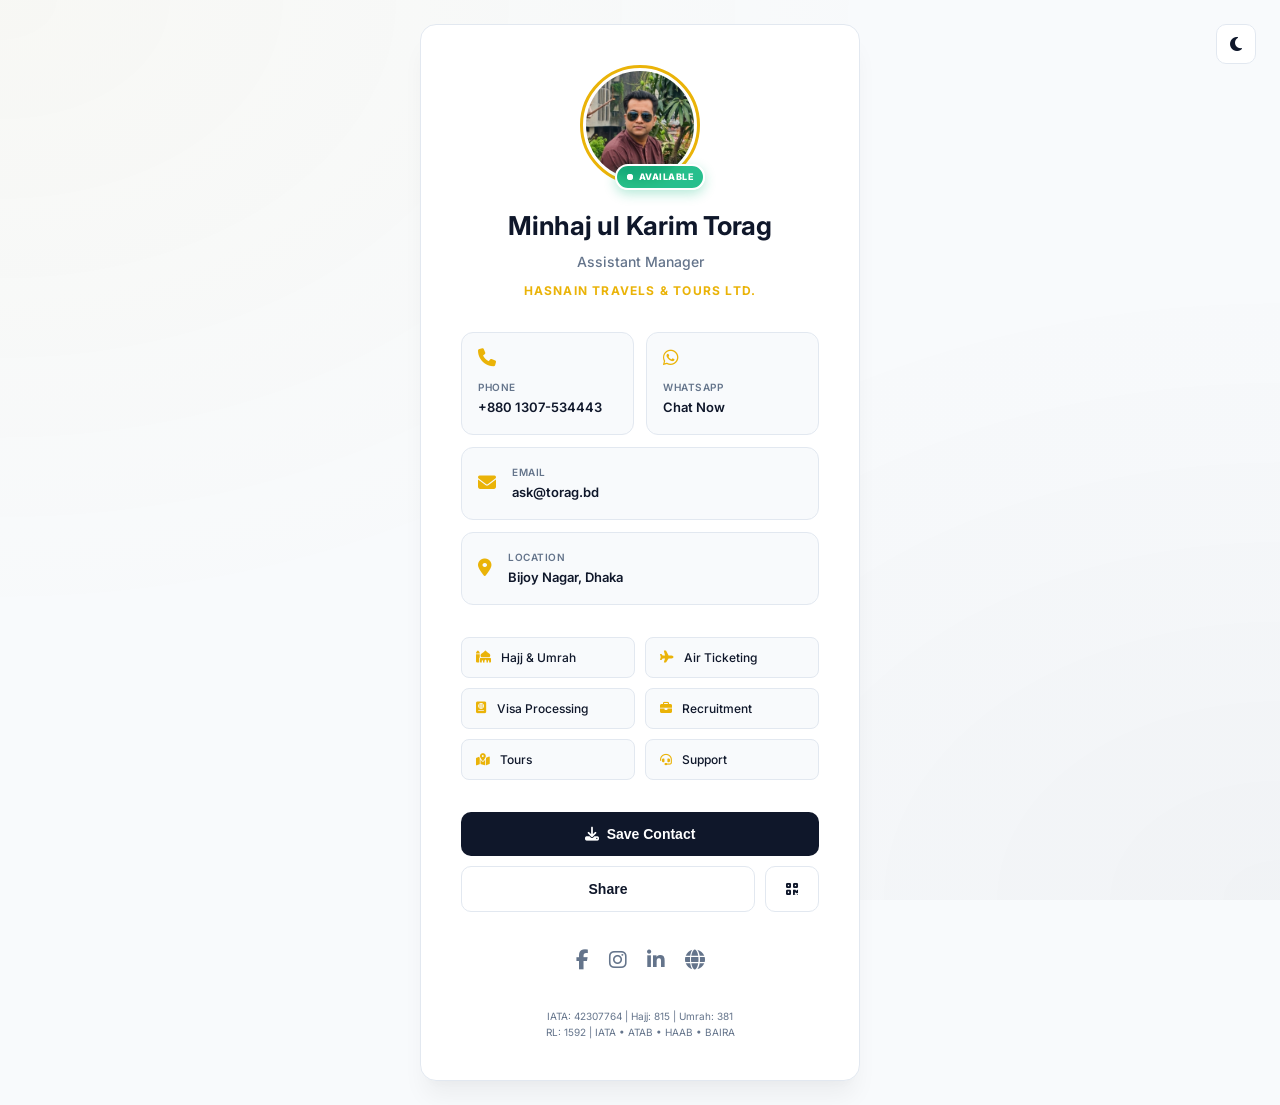
==== index.html @ e0099144 "Update primary phone number to +8801307534443" ====
<!DOCTYPE html>
<html lang="en">
<head>
    <meta charset="UTF-8">
    <meta name="viewport" content="width=device-width, initial-scale=1.0">
    <title>Torag | Digital Business Card</title>
    
    <!-- SEO & Meta -->
    <meta name="theme-color" content="#0a0a0a">
    <meta name="description" content="Minhaj ul Karim Torag - Assistant Manager at Hasnain Travels & Tours Ltd.">
    
    <!-- Icons & Style -->
    <link rel="stylesheet" href="https://cdnjs.cloudflare.com/ajax/libs/font-awesome/6.5.1/css/all.min.css">
    <link rel="icon" type="image/png" href="Favicon.png">
    <link rel="apple-touch-icon" href="Torag.jpg">
    <link rel="stylesheet" href="style.css">
</head>
<body>

    <!-- Background Layers -->
    <div class="bg-canvas"></div>

    <div class="theme-toggle" onclick="toggleTheme()" title="Toggle Theme">
        <i class="fas fa-moon" id="themeIcon"></i>
    </div>

    <main class="card-wrapper">
        <div class="vcard" id="mainCard">
            
            <!-- Profile Section -->
            <header class="profile-section">
                <div class="avatar-container">
                    <img src="Torag.jpg" alt="Minhaj ul Karim Torag" class="avatar-img">
                    <div class="status-badge">
                        <span class="pulse"></span>
                        Available
                    </div>
                </div>
                <h1 class="name">Minhaj ul Karim Torag</h1>
                <p class="title-badge">Assistant Manager</p>
                <p class="company-name">Hasnain Travels & Tours Ltd.</p>
            </header>

            <!-- Contact Bento Grid -->
            <div class="contact-bento">
                <a href="tel:+8801307534443" class="bento-item">
                    <i class="fas fa-phone"></i>
                    <div class="bento-label">Phone</div>
                    <div class="bento-value">+880 1307-534443</div>
                </a>
                <a href="https://wa.me/8801307534443" class="bento-item">
                    <i class="fab fa-whatsapp"></i>
                    <div class="bento-label">WhatsApp</div>
                    <div class="bento-value">Chat Now</div>
                </a>
                <a href="mailto:ask@torag.bd" class="bento-item large">
                    <i class="fas fa-envelope"></i>
                    <div>
                        <div class="bento-label">Email</div>
                        <div class="bento-value">ask@torag.bd</div>
                    </div>
                </a>
                <a href="https://www.google.com/maps/search/?api=1&query=Hasnain+Travels+%26+Tours+Ltd+Al+Razi+Complex+Bijoy+Nagar+Dhaka" target="_blank" class="bento-item large">
                    <i class="fas fa-location-dot"></i>
                    <div>
                        <div class="bento-label">Location</div>
                        <div class="bento-value">Bijoy Nagar, Dhaka</div>
                    </div>
                </a>
            </div>

            <!-- Services -->
            <div class="services-grid">
                <a href="https://wa.me/8801307534443?text=Hi,%20I'm%20interested%20in%20Hajj%20%26%20Umrah%20services." target="_blank" class="service-chip"><i class="fas fa-mosque"></i> Hajj & Umrah</a>
                <a href="https://wa.me/8801307534443?text=Hi,%20I'd%20like%20to%20book%20Air%20Tickets." target="_blank" class="service-chip"><i class="fas fa-plane"></i> Air Ticketing</a>
                <a href="https://wa.me/8801307534443?text=Hi,%20I%20need%20Visa%20Processing%20assistance." target="_blank" class="service-chip"><i class="fas fa-passport"></i> Visa Processing</a>
                <a href="https://wa.me/8801307534443?text=Hi,%20I'm%20interested%20in%20Recruitment%20services." target="_blank" class="service-chip"><i class="fas fa-briefcase"></i> Recruitment</a>
                <a href="https://wa.me/8801307534443?text=Hi,%20tell%20me%20about%20your%20Tours." target="_blank" class="service-chip"><i class="fas fa-map-location-dot"></i> Tours</a>
                <a href="https://wa.me/8801307534443?text=Hi,%20I%20need%20Support." target="_blank" class="service-chip"><i class="fas fa-headset"></i> Support</a>
            </div>

            <!-- Action Buttons -->
            <div class="actions">
                <button class="primary-btn" onclick="downloadVCF()">
                    <i class="fas fa-download"></i> Save Contact
                </button>
                <div class="btn-group">
                    <button class="secondary-btn" onclick="shareCard()">Share</button>
                    <button class="secondary-btn" onclick="openQR()"><i class="fas fa-qrcode"></i></button>
                </div>
            </div>

            <!-- Social Links -->
            <div class="social-floating">
                <a href="https://facebook.com/torag.me" target="_blank" class="social-icon"><i class="fab fa-facebook-f"></i></a>
                <a href="https://instagram.com/mr.torag" target="_blank" class="social-icon"><i class="fab fa-instagram"></i></a>
                <a href="https://linkedin.com/in/torag" target="_blank" class="social-icon"><i class="fab fa-linkedin-in"></i></a>
                <a href="https://torag.bd/" target="_blank" class="social-icon"><i class="fas fa-globe"></i></a>
            </div>

            <!-- License & Footer -->
            <footer class="footer-license">
                IATA: 42307764 | Hajj: 815 | Umrah: 381<br>
                RL: 1592 | IATA • ATAB • HAAB • BAIRA
            </footer>

        </div>
    </main>

    <!-- QR Modal -->
    <div class="modal" id="qrModal" onclick="closeQR(event)">
        <div class="modal-content" onclick="event.stopPropagation()">
            <button class="close-btn" onclick="closeQR(event)">&times;</button>
            <div class="modal-header">
                <i class="fas fa-qrcode"></i>
                <h2>Share Profile</h2>
            </div>
            <div class="qr-container">
                <img src="QR.svg" alt="QR Code">
            </div>
            <p class="modal-desc">Others can scan this code to instantly view your digital business card.</p>
            <a href="QR.svg" download="Torag_QR.svg" class="secondary-btn" style="text-decoration: none; margin-top: 10px; display: inline-flex; align-items: center; justify-content: center; gap: 8px;">
                <i class="fas fa-download"></i> Download QR
            </a>
        </div>
    </div>

    <script>
        // Theme Toggle
        function toggleTheme() {
            document.body.classList.toggle('dark-mode');
            const icon = document.getElementById('themeIcon');
            if (document.body.classList.contains('dark-mode')) {
                icon.classList.replace('fa-moon', 'fa-sun');
                localStorage.setItem('theme', 'dark');
            } else {
                icon.classList.replace('fa-sun', 'fa-moon');
                localStorage.setItem('theme', 'light');
            }
        }

        // Load saved theme
        if (localStorage.getItem('theme') === 'dark') {
            toggleTheme();
        }

        // QR Code Modal
        function openQR() {
            document.getElementById('qrModal').classList.add('active');
        }

        function closeQR(e) {
            document.getElementById('qrModal').classList.remove('active');
        }

        // VCard Download
        function downloadVCF() {
            const vcard = `BEGIN:VCARD
VERSION:3.0
FN:Minhaj ul Karim Torag
N:Torag;Minhaj ul Karim;;;
ORG:Hasnain Travels & Tours Ltd.
TITLE:Assistant Manager
TEL;TYPE=CELL:+8801307534443
EMAIL:ask@torag.bd
ADR;TYPE=WORK:;;Al Razi Complex, Bijoy Nagar;Dhaka;1000;Bangladesh
URL:https://torag.bd
END:VCARD`;
            const blob = new Blob([vcard], { type: "text/vcard" });
            const a = document.createElement("a");
            a.href = URL.createObjectURL(blob);
            a.download = "Torag_Contact.vcf";
            a.click();
        }

        // Copy Address
        function copyAddress() {
            navigator.clipboard.writeText("Al Razi Complex, Bijoy Nagar, Dhaka-1000, Bangladesh");
            alert("Address copied!");
        }

        // Share
        function shareCard() {
            if (navigator.share) {
                navigator.share({
                    title: 'Torag | Digital Business Card',
                    url: window.location.href
                });
            } else {
                navigator.clipboard.writeText(window.location.href);
                alert("Link copied!");
            }
        }
    </script>

</body>
</html>
---- style.css ----
/* 
    Corporate Luxury Digital Business Card
    Theme: Professional, Trustworthy & Elegant
*/

@import url('https://fonts.googleapis.com/css2?family=Inter:wght@300;400;500;600;700;800&display=swap');

:root {
    --primary: #0f172a;
    --primary-light: #1e293b;
    --accent: #eab308; /* Professional Gold */
    --accent-soft: rgba(234, 179, 8, 0.1);
    --bg-main: #f8fafc;
    --card-bg: #ffffff;
    --card-border: #e2e8f0;
    --text-main: #0f172a;
    --text-dim: #64748b;
    --radius: 16px;
    --transition: all 0.3s cubic-bezier(0.4, 0, 0.2, 1);
}

body.dark-mode {
    --bg-main: #020617;
    --card-bg: #0f172a;
    --card-border: #1e293b;
    --text-main: #f8fafc;
    --text-dim: #94a3b8;
}

* {
    margin: 0;
    padding: 0;
    box-sizing: border-box;
}

body {
    font-family: 'Inter', sans-serif;
    background-color: var(--bg-main);
    color: var(--text-main);
    min-height: 100vh;
    display: flex;
    justify-content: center;
    align-items: center;
    padding: 24px;
    line-height: 1.6;
    transition: background-color 0.5s ease;
}

/* Structured Background */
.bg-canvas {
    position: fixed;
    top: 0;
    left: 0;
    width: 100%;
    height: 100%;
    z-index: -1;
    background-image: 
        radial-gradient(at 0% 0%, rgba(234, 179, 8, 0.03) 0px, transparent 50%),
        radial-gradient(at 100% 100%, rgba(15, 23, 42, 0.03) 0px, transparent 50%);
}

/* Card Container */
.card-wrapper {
    width: 100%;
    max-width: 440px;
    animation: fadeIn 0.6s ease-out;
}

@keyframes fadeIn {
    from { opacity: 0; transform: translateY(10px); }
    to { opacity: 1; transform: translateY(0); }
}

.vcard {
    background: var(--card-bg);
    border: 1px solid var(--card-border);
    border-radius: var(--radius);
    padding: 40px;
    box-shadow: 0 20px 25px -5px rgba(0, 0, 0, 0.05), 0 10px 10px -5px rgba(0, 0, 0, 0.02);
    position: relative;
}

/* Profile Section */
.profile-section {
    text-align: center;
    margin-bottom: 32px;
}

.avatar-container {
    position: relative;
    width: 120px;
    height: 120px;
    margin: 0 auto 20px;
}

.avatar-img {
    width: 100%;
    height: 100%;
    object-fit: cover;
    border-radius: 50%;
    border: 3px solid var(--accent);
    padding: 3px;
    background: var(--card-bg);
}

.status-badge {
    position: absolute;
    bottom: -5px;
    right: -5px;
    background: rgba(16, 185, 129, 0.9);
    backdrop-filter: blur(4px);
    color: white;
    padding: 4px 10px;
    border-radius: 100px;
    font-size: 9px;
    font-weight: 800;
    text-transform: uppercase;
    letter-spacing: 0.5px;
    display: flex;
    align-items: center;
    gap: 6px;
    border: 2px solid var(--card-bg);
    box-shadow: 0 4px 12px rgba(16, 185, 129, 0.3);
}

.pulse {
    width: 6px;
    height: 6px;
    background: white;
    border-radius: 50%;
    position: relative;
}

.pulse::after {
    content: '';
    position: absolute;
    top: 0;
    left: 0;
    width: 100%;
    height: 100%;
    background: white;
    border-radius: 50%;
    animation: badgePulse 2s infinite;
}

@keyframes badgePulse {
    0% { transform: scale(1); opacity: 0.8; }
    100% { transform: scale(3); opacity: 0; }
}

.name {
    font-size: 26px;
    font-weight: 700;
    letter-spacing: -0.01em;
    margin-bottom: 4px;
    color: var(--text-main);
}

.title-badge {
    font-size: 14px;
    color: var(--text-dim);
    font-weight: 500;
    margin-bottom: 8px;
}

.company-name {
    font-size: 12px;
    color: var(--accent);
    font-weight: 700;
    text-transform: uppercase;
    letter-spacing: 0.1em;
}

/* Professional Bento Grid */
.contact-bento {
    display: grid;
    grid-template-columns: repeat(2, 1fr);
    gap: 12px;
    margin-bottom: 32px;
}

.bento-item {
    background: var(--bg-main);
    border: 1px solid var(--card-border);
    border-radius: 12px;
    padding: 16px;
    text-decoration: none;
    color: inherit;
    transition: var(--transition);
}

.bento-item:hover {
    border-color: var(--accent);
    background: var(--card-bg);
    transform: translateY(-2px);
    box-shadow: 0 4px 12px rgba(0,0,0,0.05);
}

.bento-item i {
    font-size: 18px;
    color: var(--accent);
    margin-bottom: 12px;
    display: block;
}

.bento-label {
    font-size: 10px;
    font-weight: 600;
    color: var(--text-dim);
    text-transform: uppercase;
    letter-spacing: 0.05em;
    margin-bottom: 2px;
}

.bento-value {
    font-size: 13px;
    font-weight: 600;
    white-space: nowrap;
    overflow: hidden;
    text-overflow: ellipsis;
}

.bento-item.large {
    grid-column: span 2;
    display: flex;
    align-items: center;
    gap: 16px;
}

.bento-item.large i {
    margin-bottom: 0;
}

/* Structured Services */
.services-grid {
    display: grid;
    grid-template-columns: repeat(2, 1fr);
    gap: 10px;
    margin-bottom: 32px;
}

.service-chip {
    padding: 10px 14px;
    background: var(--bg-main);
    border: 1px solid var(--card-border);
    border-radius: 8px;
    font-size: 12px;
    font-weight: 500;
    color: var(--text-main);
    display: flex;
    align-items: center;
    gap: 10px;
    text-decoration: none;
    transition: var(--transition);
}

.service-chip i {
    color: var(--accent);
}

.service-chip:hover {
    border-color: var(--accent);
    color: var(--accent);
}

/* Action Buttons */
.actions {
    display: flex;
    flex-direction: column;
    gap: 10px;
    margin-bottom: 32px;
}

.primary-btn {
    background: var(--primary);
    color: #ffffff;
}

body.dark-mode .primary-btn {
    background: var(--accent);
    color: #000000;
}

.primary-btn, .secondary-btn {
    width: 100%;
    padding: 14px;
    border-radius: 10px;
    font-weight: 600;
    font-size: 14px;
    cursor: pointer;
    border: none;
    transition: var(--transition);
    display: flex;
    align-items: center;
    justify-content: center;
    gap: 8px;
}

.primary-btn:hover {
    filter: brightness(1.1);
    transform: translateY(-2px);
}

.btn-group {
    display: flex;
    gap: 10px;
}

.secondary-btn {
    background: transparent;
    color: var(--text-main);
    border: 1px solid var(--card-border);
}

.secondary-btn:hover {
    background: var(--bg-main);
    border-color: var(--accent);
}

.secondary-btn:last-child {
    flex: 0 0 54px;
}

/* Social Links */
.social-floating {
    display: flex;
    justify-content: center;
    gap: 20px;
}

.social-icon {
    color: var(--text-dim);
    font-size: 20px;
    transition: var(--transition);
}

.social-icon:hover {
    color: var(--accent);
    transform: translateY(-3px);
}

/* Theme Toggle */
.theme-toggle {
    position: fixed;
    top: 24px;
    right: 24px;
    width: 40px;
    height: 40px;
    background: var(--card-bg);
    border: 1px solid var(--card-border);
    border-radius: 10px;
    display: flex;
    align-items: center;
    justify-content: center;
    cursor: pointer;
    z-index: 100;
}

/* Modal */
.modal {
    position: fixed;
    top: 0;
    left: 0;
    width: 100%;
    height: 100%;
    background: rgba(15, 23, 42, 0.8);
    backdrop-filter: blur(8px);
    display: flex;
    align-items: center;
    justify-content: center;
    z-index: 1000;
    opacity: 0;
    pointer-events: none;
    transition: var(--transition);
}

.modal.active {
    opacity: 1;
    pointer-events: auto;
}

.modal-content {
    background: var(--card-bg);
    backdrop-filter: blur(20px);
    -webkit-backdrop-filter: blur(20px);
    border: 1px solid var(--card-border);
    padding: 32px;
    border-radius: 28px;
    text-align: center;
    width: 100%;
    max-width: 340px;
    color: var(--text-main);
    transform: scale(0.9);
    transition: var(--transition);
}

body.light-mode .modal-content {
    background: #ffffff;
}

.modal.active .modal-content {
    transform: scale(1);
}

.modal-header {
    margin-bottom: 24px;
}

.modal-header i {
    font-size: 24px;
    color: var(--accent);
    margin-bottom: 12px;
}

.modal-header h2 {
    font-size: 20px;
    font-weight: 700;
}

.qr-container {
    background: #ffffff;
    padding: 20px;
    border-radius: 20px;
    margin: 0 auto 24px;
    width: fit-content;
    box-shadow: 0 10px 30px rgba(0,0,0,0.1);
}

.qr-container img {
    width: 180px;
    height: 180px;
    display: block;
}

.modal-desc {
    font-size: 12px;
    color: var(--text-dim);
    margin-bottom: 24px;
    line-height: 1.6;
}

.close-btn {
    position: absolute;
    top: 20px;
    right: 20px;
    background: none;
    border: none;
    font-size: 24px;
    cursor: pointer;
    color: var(--text-dim);
    transition: var(--transition);
}

.close-btn:hover {
    color: var(--accent);
}

/* Footer */
.footer-license {
    margin-top: 32px;
    text-align: center;
    font-size: 10px;
    color: var(--text-dim);
    line-height: 1.6;
}

.cursor-glow { display: none; } /* Disabled for professional look */
.bg-canvas .orb { display: none; } /* Disabled for professional look */
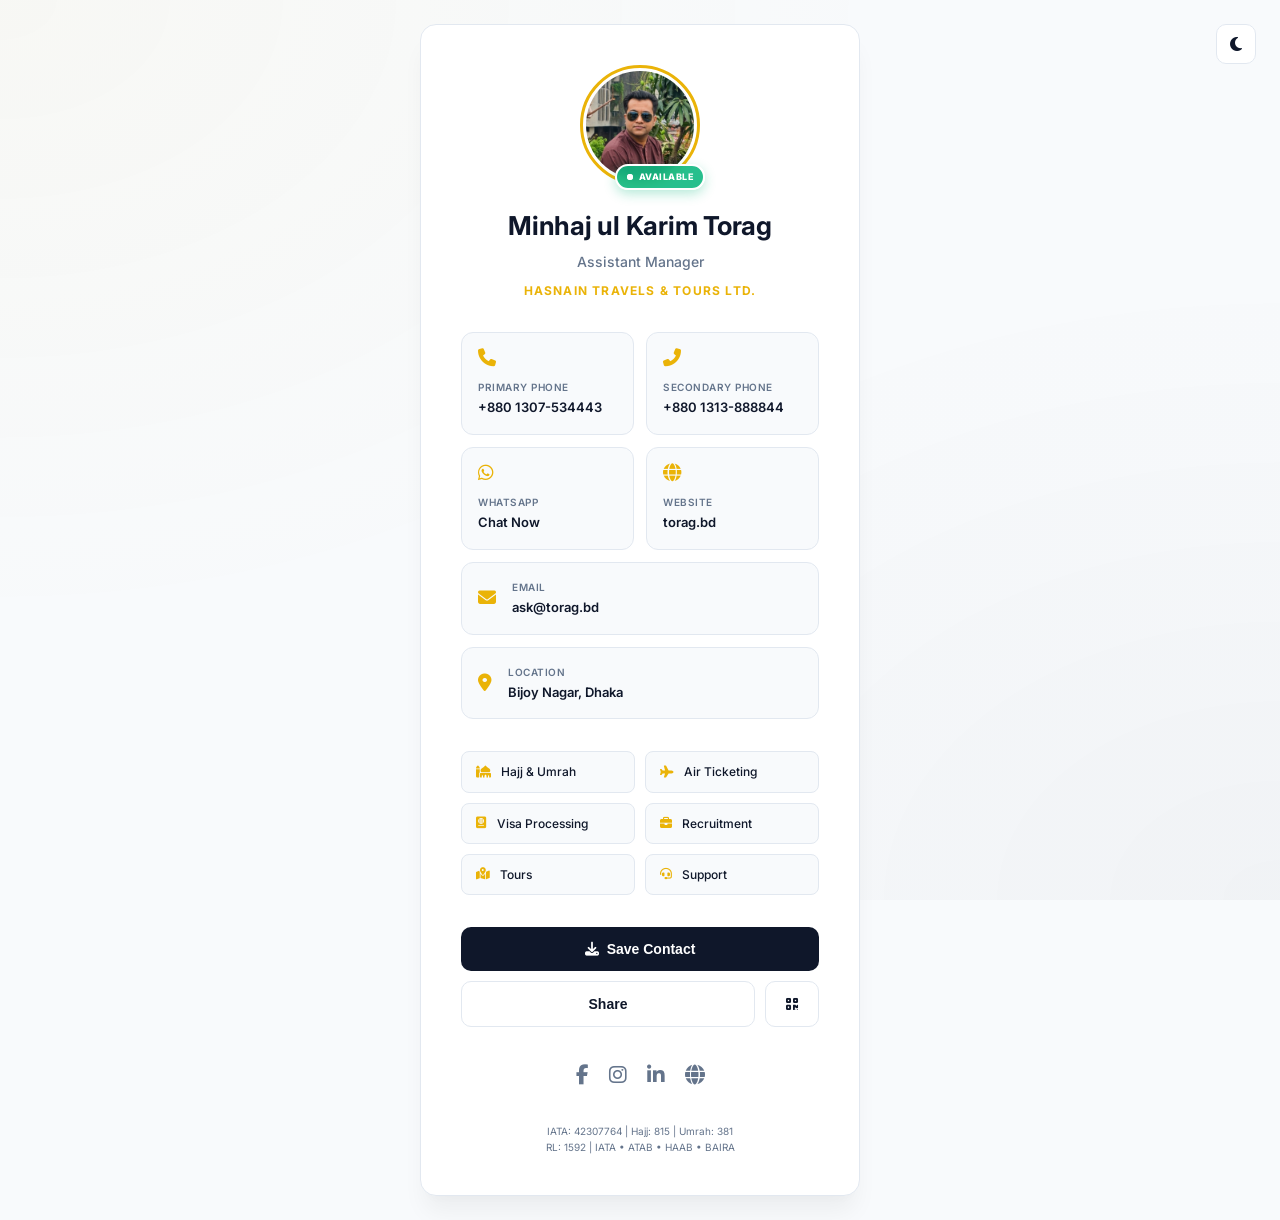
==== commit ec495f59: "Add both phone numbers and website to contact grid and vCard" ====
--- a/index.html
+++ b/index.html
@@ -45,13 +45,23 @@
             <div class="contact-bento">
                 <a href="tel:+8801307534443" class="bento-item">
                     <i class="fas fa-phone"></i>
-                    <div class="bento-label">Phone</div>
+                    <div class="bento-label">Primary Phone</div>
                     <div class="bento-value">+880 1307-534443</div>
+                </a>
+                <a href="tel:+8801313888844" class="bento-item">
+                    <i class="fas fa-phone-alt"></i>
+                    <div class="bento-label">Secondary Phone</div>
+                    <div class="bento-value">+880 1313-888844</div>
                 </a>
                 <a href="https://wa.me/8801307534443" class="bento-item">
                     <i class="fab fa-whatsapp"></i>
                     <div class="bento-label">WhatsApp</div>
                     <div class="bento-value">Chat Now</div>
+                </a>
+                <a href="https://torag.bd/" target="_blank" class="bento-item">
+                    <i class="fas fa-globe"></i>
+                    <div class="bento-label">Website</div>
+                    <div class="bento-value">torag.bd</div>
                 </a>
                 <a href="mailto:ask@torag.bd" class="bento-item large">
                     <i class="fas fa-envelope"></i>
@@ -162,6 +172,7 @@
 ORG:Hasnain Travels & Tours Ltd.
 TITLE:Assistant Manager
 TEL;TYPE=CELL:+8801307534443
+TEL;TYPE=WORK:+8801313888844
 EMAIL:ask@torag.bd
 ADR;TYPE=WORK:;;Al Razi Complex, Bijoy Nagar;Dhaka;1000;Bangladesh
 URL:https://torag.bd
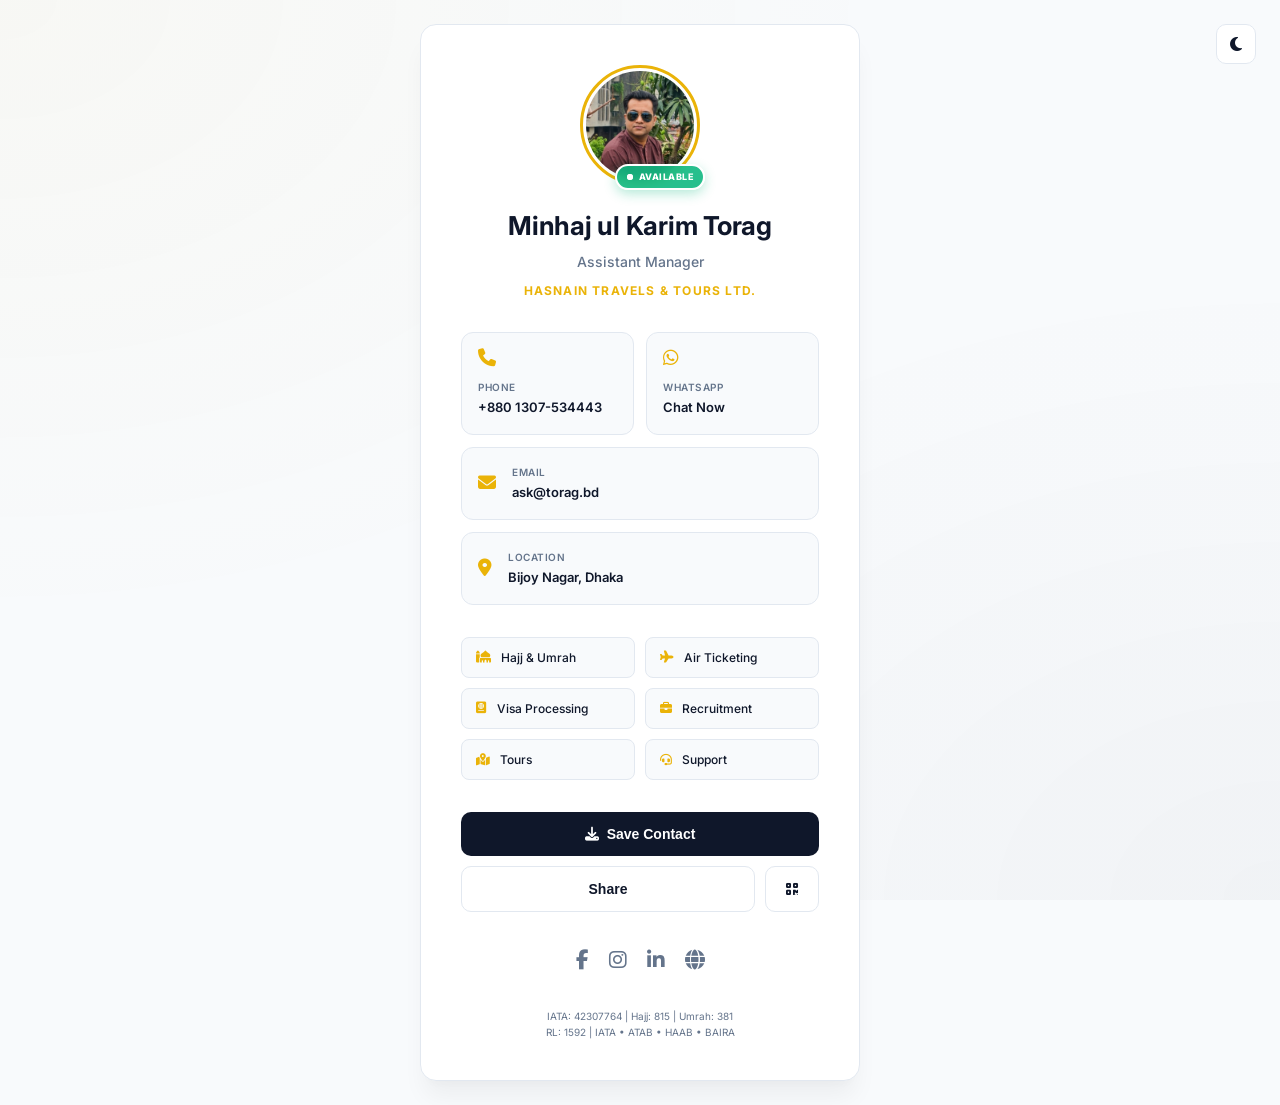
==== commit d3bc27c0: "Show only primary phone in UI, keep both in vCard" ====
--- a/index.html
+++ b/index.html
@@ -45,23 +45,13 @@
             <div class="contact-bento">
                 <a href="tel:+8801307534443" class="bento-item">
                     <i class="fas fa-phone"></i>
-                    <div class="bento-label">Primary Phone</div>
+                    <div class="bento-label">Phone</div>
                     <div class="bento-value">+880 1307-534443</div>
-                </a>
-                <a href="tel:+8801313888844" class="bento-item">
-                    <i class="fas fa-phone-alt"></i>
-                    <div class="bento-label">Secondary Phone</div>
-                    <div class="bento-value">+880 1313-888844</div>
                 </a>
                 <a href="https://wa.me/8801307534443" class="bento-item">
                     <i class="fab fa-whatsapp"></i>
                     <div class="bento-label">WhatsApp</div>
                     <div class="bento-value">Chat Now</div>
-                </a>
-                <a href="https://torag.bd/" target="_blank" class="bento-item">
-                    <i class="fas fa-globe"></i>
-                    <div class="bento-label">Website</div>
-                    <div class="bento-value">torag.bd</div>
                 </a>
                 <a href="mailto:ask@torag.bd" class="bento-item large">
                     <i class="fas fa-envelope"></i>
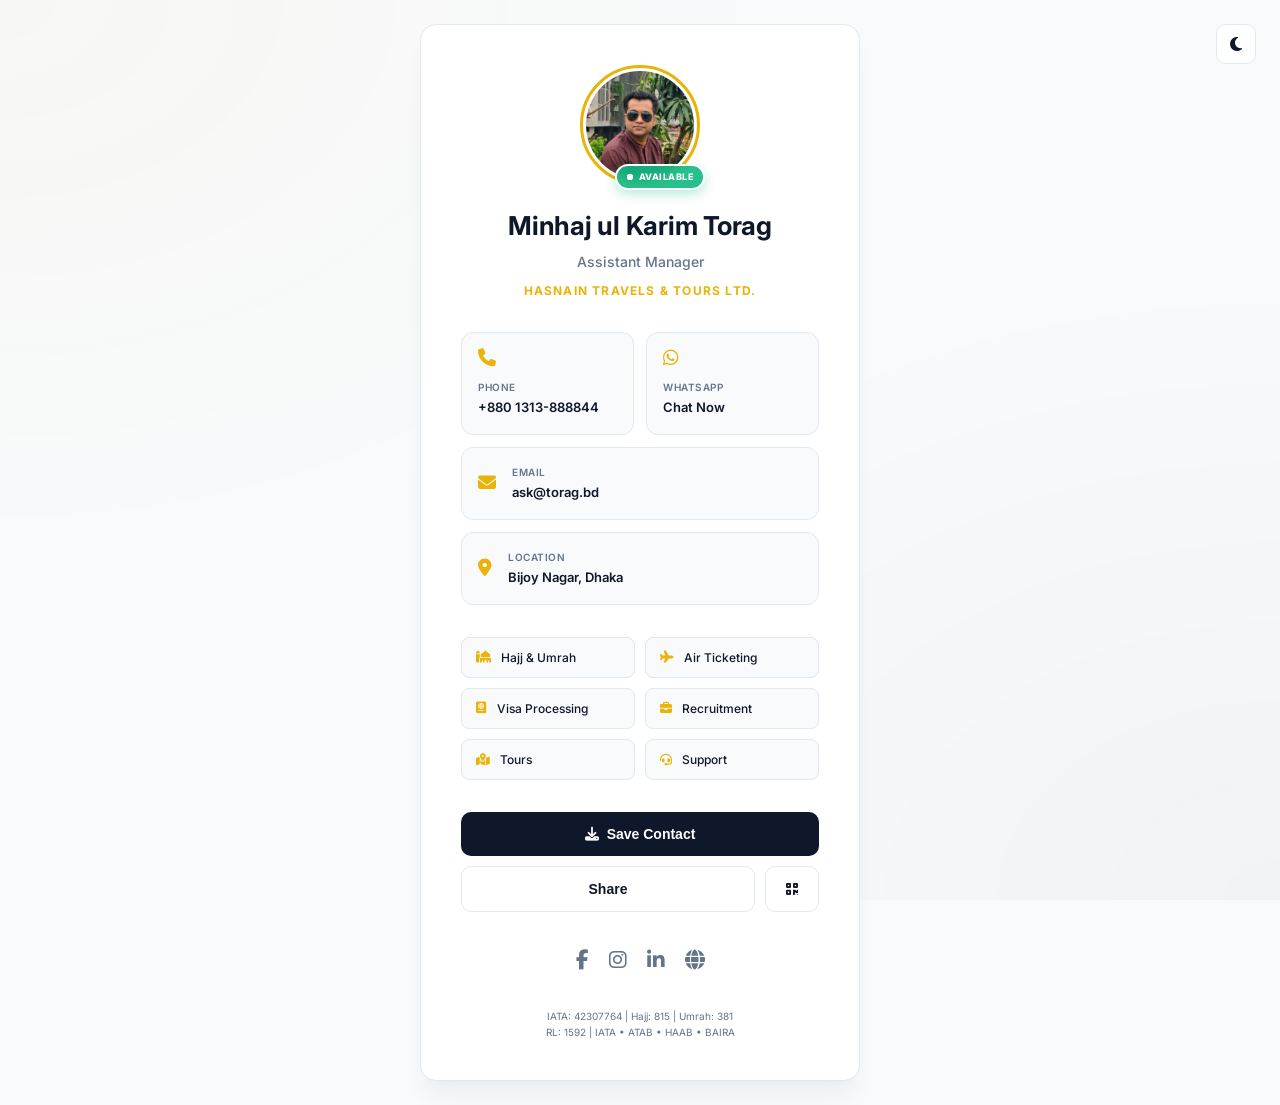
==== commit 18735cbb: "Set +8801313888844 as the primary phone number" ====
--- a/index.html
+++ b/index.html
@@ -43,12 +43,12 @@
 
             <!-- Contact Bento Grid -->
             <div class="contact-bento">
-                <a href="tel:+8801307534443" class="bento-item">
+                <a href="tel:+8801313888844" class="bento-item">
                     <i class="fas fa-phone"></i>
                     <div class="bento-label">Phone</div>
-                    <div class="bento-value">+880 1307-534443</div>
+                    <div class="bento-value">+880 1313-888844</div>
                 </a>
-                <a href="https://wa.me/8801307534443" class="bento-item">
+                <a href="https://wa.me/8801313888844" class="bento-item">
                     <i class="fab fa-whatsapp"></i>
                     <div class="bento-label">WhatsApp</div>
                     <div class="bento-value">Chat Now</div>
@@ -71,12 +71,12 @@
 
             <!-- Services -->
             <div class="services-grid">
-                <a href="https://wa.me/8801307534443?text=Hi,%20I'm%20interested%20in%20Hajj%20%26%20Umrah%20services." target="_blank" class="service-chip"><i class="fas fa-mosque"></i> Hajj & Umrah</a>
-                <a href="https://wa.me/8801307534443?text=Hi,%20I'd%20like%20to%20book%20Air%20Tickets." target="_blank" class="service-chip"><i class="fas fa-plane"></i> Air Ticketing</a>
-                <a href="https://wa.me/8801307534443?text=Hi,%20I%20need%20Visa%20Processing%20assistance." target="_blank" class="service-chip"><i class="fas fa-passport"></i> Visa Processing</a>
-                <a href="https://wa.me/8801307534443?text=Hi,%20I'm%20interested%20in%20Recruitment%20services." target="_blank" class="service-chip"><i class="fas fa-briefcase"></i> Recruitment</a>
-                <a href="https://wa.me/8801307534443?text=Hi,%20tell%20me%20about%20your%20Tours." target="_blank" class="service-chip"><i class="fas fa-map-location-dot"></i> Tours</a>
-                <a href="https://wa.me/8801307534443?text=Hi,%20I%20need%20Support." target="_blank" class="service-chip"><i class="fas fa-headset"></i> Support</a>
+                <a href="https://wa.me/8801313888844?text=Hi,%20I'm%20interested%20in%20Hajj%20%26%20Umrah%20services." target="_blank" class="service-chip"><i class="fas fa-mosque"></i> Hajj & Umrah</a>
+                <a href="https://wa.me/8801313888844?text=Hi,%20I'd%20like%20to%20book%20Air%20Tickets." target="_blank" class="service-chip"><i class="fas fa-plane"></i> Air Ticketing</a>
+                <a href="https://wa.me/8801313888844?text=Hi,%20I%20need%20Visa%20Processing%20assistance." target="_blank" class="service-chip"><i class="fas fa-passport"></i> Visa Processing</a>
+                <a href="https://wa.me/8801313888844?text=Hi,%20I'm%20interested%20in%20Recruitment%20services." target="_blank" class="service-chip"><i class="fas fa-briefcase"></i> Recruitment</a>
+                <a href="https://wa.me/8801313888844?text=Hi,%20tell%20me%20about%20your%20Tours." target="_blank" class="service-chip"><i class="fas fa-map-location-dot"></i> Tours</a>
+                <a href="https://wa.me/8801313888844?text=Hi,%20I%20need%20Support." target="_blank" class="service-chip"><i class="fas fa-headset"></i> Support</a>
             </div>
 
             <!-- Action Buttons -->
@@ -161,8 +161,8 @@
 N:Torag;Minhaj ul Karim;;;
 ORG:Hasnain Travels & Tours Ltd.
 TITLE:Assistant Manager
-TEL;TYPE=CELL:+8801307534443
-TEL;TYPE=WORK:+8801313888844
+TEL;TYPE=CELL:+8801313888844
+TEL;TYPE=WORK:+8801307534443
 EMAIL:ask@torag.bd
 ADR;TYPE=WORK:;;Al Razi Complex, Bijoy Nagar;Dhaka;1000;Bangladesh
 URL:https://torag.bd
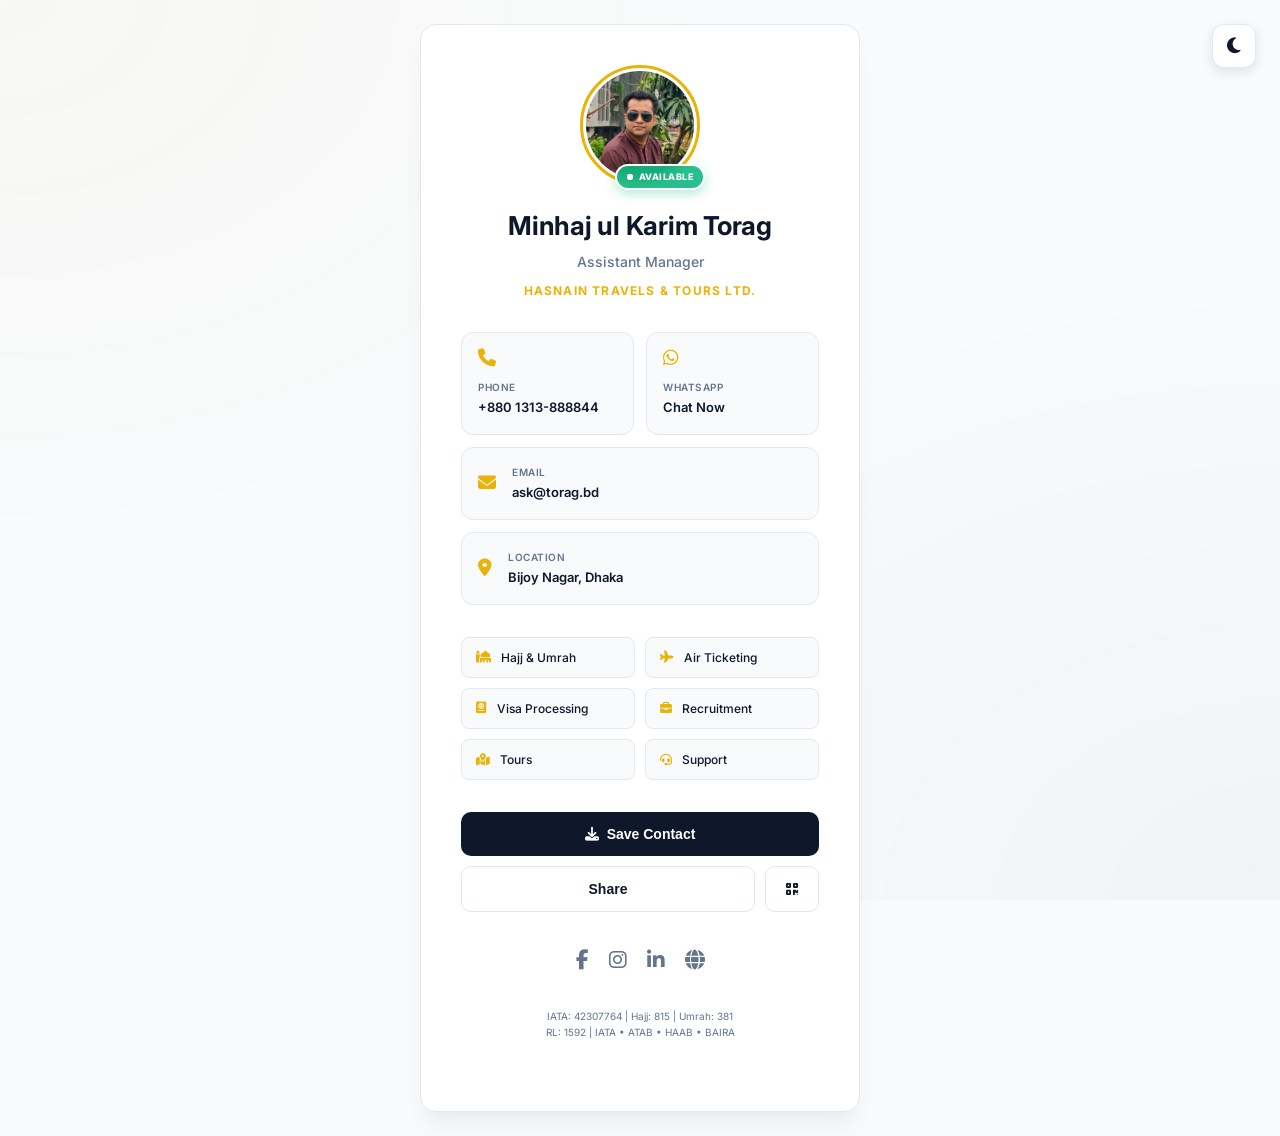
==== commit dd436110: "Add Privacy Policy and Terms of Service pages" ====
--- a/index.html
+++ b/index.html
@@ -1,20 +1,22 @@
 <!DOCTYPE html>
 <html lang="en">
+
 <head>
     <meta charset="UTF-8">
     <meta name="viewport" content="width=device-width, initial-scale=1.0">
     <title>Torag | Digital Business Card</title>
-    
+
     <!-- SEO & Meta -->
     <meta name="theme-color" content="#0a0a0a">
     <meta name="description" content="Minhaj ul Karim Torag - Assistant Manager at Hasnain Travels & Tours Ltd.">
-    
+
     <!-- Icons & Style -->
     <link rel="stylesheet" href="https://cdnjs.cloudflare.com/ajax/libs/font-awesome/6.5.1/css/all.min.css">
     <link rel="icon" type="image/png" href="Favicon.png">
     <link rel="apple-touch-icon" href="Torag.jpg">
     <link rel="stylesheet" href="style.css">
 </head>
+
 <body>
 
     <!-- Background Layers -->
@@ -26,7 +28,7 @@
 
     <main class="card-wrapper">
         <div class="vcard" id="mainCard">
-            
+
             <!-- Profile Section -->
             <header class="profile-section">
                 <div class="avatar-container">
@@ -48,7 +50,7 @@
                     <div class="bento-label">Phone</div>
                     <div class="bento-value">+880 1313-888844</div>
                 </a>
-                <a href="https://wa.me/8801313888844" class="bento-item">
+                <a href="https://wa.me/8801307534443" class="bento-item">
                     <i class="fab fa-whatsapp"></i>
                     <div class="bento-label">WhatsApp</div>
                     <div class="bento-value">Chat Now</div>
@@ -60,7 +62,8 @@
                         <div class="bento-value">ask@torag.bd</div>
                     </div>
                 </a>
-                <a href="https://www.google.com/maps/search/?api=1&query=Hasnain+Travels+%26+Tours+Ltd+Al+Razi+Complex+Bijoy+Nagar+Dhaka" target="_blank" class="bento-item large">
+                <a href="https://www.google.com/maps/search/?api=1&query=Hasnain+Travels+%26+Tours+Ltd+Al+Razi+Complex+Bijoy+Nagar+Dhaka"
+                    target="_blank" class="bento-item large">
                     <i class="fas fa-location-dot"></i>
                     <div>
                         <div class="bento-label">Location</div>
@@ -71,12 +74,18 @@
 
             <!-- Services -->
             <div class="services-grid">
-                <a href="https://wa.me/8801313888844?text=Hi,%20I'm%20interested%20in%20Hajj%20%26%20Umrah%20services." target="_blank" class="service-chip"><i class="fas fa-mosque"></i> Hajj & Umrah</a>
-                <a href="https://wa.me/8801313888844?text=Hi,%20I'd%20like%20to%20book%20Air%20Tickets." target="_blank" class="service-chip"><i class="fas fa-plane"></i> Air Ticketing</a>
-                <a href="https://wa.me/8801313888844?text=Hi,%20I%20need%20Visa%20Processing%20assistance." target="_blank" class="service-chip"><i class="fas fa-passport"></i> Visa Processing</a>
-                <a href="https://wa.me/8801313888844?text=Hi,%20I'm%20interested%20in%20Recruitment%20services." target="_blank" class="service-chip"><i class="fas fa-briefcase"></i> Recruitment</a>
-                <a href="https://wa.me/8801313888844?text=Hi,%20tell%20me%20about%20your%20Tours." target="_blank" class="service-chip"><i class="fas fa-map-location-dot"></i> Tours</a>
-                <a href="https://wa.me/8801313888844?text=Hi,%20I%20need%20Support." target="_blank" class="service-chip"><i class="fas fa-headset"></i> Support</a>
+                <a href="https://wa.me/8801313888844?text=Hi,%20I'm%20interested%20in%20Hajj%20%26%20Umrah%20services."
+                    target="_blank" class="service-chip"><i class="fas fa-mosque"></i> Hajj & Umrah</a>
+                <a href="https://wa.me/8801313888844?text=Hi,%20I'd%20like%20to%20book%20Air%20Tickets." target="_blank"
+                    class="service-chip"><i class="fas fa-plane"></i> Air Ticketing</a>
+                <a href="https://wa.me/8801313888844?text=Hi,%20I%20need%20Visa%20Processing%20assistance."
+                    target="_blank" class="service-chip"><i class="fas fa-passport"></i> Visa Processing</a>
+                <a href="https://wa.me/8801313888844?text=Hi,%20I'm%20interested%20in%20Recruitment%20services."
+                    target="_blank" class="service-chip"><i class="fas fa-briefcase"></i> Recruitment</a>
+                <a href="https://wa.me/8801313888844?text=Hi,%20tell%20me%20about%20your%20Tours." target="_blank"
+                    class="service-chip"><i class="fas fa-map-location-dot"></i> Tours</a>
+                <a href="https://wa.me/8801313888844?text=Hi,%20I%20need%20Support." target="_blank"
+                    class="service-chip"><i class="fas fa-headset"></i> Support</a>
             </div>
 
             <!-- Action Buttons -->
@@ -92,16 +101,23 @@
 
             <!-- Social Links -->
             <div class="social-floating">
-                <a href="https://facebook.com/torag.me" target="_blank" class="social-icon"><i class="fab fa-facebook-f"></i></a>
-                <a href="https://instagram.com/mr.torag" target="_blank" class="social-icon"><i class="fab fa-instagram"></i></a>
-                <a href="https://linkedin.com/in/torag" target="_blank" class="social-icon"><i class="fab fa-linkedin-in"></i></a>
+                <a href="https://facebook.com/torag.me" target="_blank" class="social-icon"><i
+                        class="fab fa-facebook-f"></i></a>
+                <a href="https://instagram.com/mr.torag" target="_blank" class="social-icon"><i
+                        class="fab fa-instagram"></i></a>
+                <a href="https://linkedin.com/in/torag" target="_blank" class="social-icon"><i
+                        class="fab fa-linkedin-in"></i></a>
                 <a href="https://torag.bd/" target="_blank" class="social-icon"><i class="fas fa-globe"></i></a>
             </div>
 
             <!-- License & Footer -->
             <footer class="footer-license">
                 IATA: 42307764 | Hajj: 815 | Umrah: 381<br>
-                RL: 1592 | IATA • ATAB • HAAB • BAIRA
+                RL: 1592 | IATA • ATAB • HAAB • BAIRA<br>
+                <div style="margin-top: 10px; display: flex; justify-content: center; gap: 15px; font-size: 0.8rem;">
+                    <a href="privacy.html" style="color: rgba(255,255,255,0.5); text-decoration: none;">Privacy Policy</a>
+                    <a href="terms.html" style="color: rgba(255,255,255,0.5); text-decoration: none;">Terms of Service</a>
+                </div>
             </footer>
 
         </div>
@@ -119,7 +135,8 @@
                 <img src="QR.svg" alt="QR Code">
             </div>
             <p class="modal-desc">Others can scan this code to instantly view your digital business card.</p>
-            <a href="QR.svg" download="Torag_QR.svg" class="secondary-btn" style="text-decoration: none; margin-top: 10px; display: inline-flex; align-items: center; justify-content: center; gap: 8px;">
+            <a href="QR.svg" download="Torag_QR.svg" class="secondary-btn"
+                style="text-decoration: none; margin-top: 10px; display: inline-flex; align-items: center; justify-content: center; gap: 8px;">
                 <i class="fas fa-download"></i> Download QR
             </a>
         </div>
@@ -195,4 +212,5 @@
     </script>
 
 </body>
-</html>
+
+</html>
--- a/style.css
+++ b/style.css
@@ -344,16 +344,40 @@
     position: fixed;
     top: 24px;
     right: 24px;
-    width: 40px;
-    height: 40px;
+    width: 44px;
+    height: 44px;
     background: var(--card-bg);
     border: 1px solid var(--card-border);
-    border-radius: 10px;
+    border-radius: 12px;
     display: flex;
     align-items: center;
     justify-content: center;
     cursor: pointer;
     z-index: 100;
+    box-shadow: 0 4px 12px rgba(0, 0, 0, 0.1);
+    transition: var(--transition);
+    backdrop-filter: blur(8px);
+}
+
+.theme-toggle:hover {
+    transform: translateY(-2px) rotate(8deg);
+    border-color: var(--accent);
+    box-shadow: 0 6px 16px rgba(0, 0, 0, 0.15);
+    background: var(--bg-main);
+}
+
+.theme-toggle i {
+    font-size: 18px;
+    color: var(--text-main);
+    transition: var(--transition);
+}
+
+.theme-toggle:hover i {
+    color: var(--accent);
+}
+
+body.dark-mode .theme-toggle {
+    box-shadow: 0 4px 20px rgba(0, 0, 0, 0.4);
 }
 
 /* Modal */
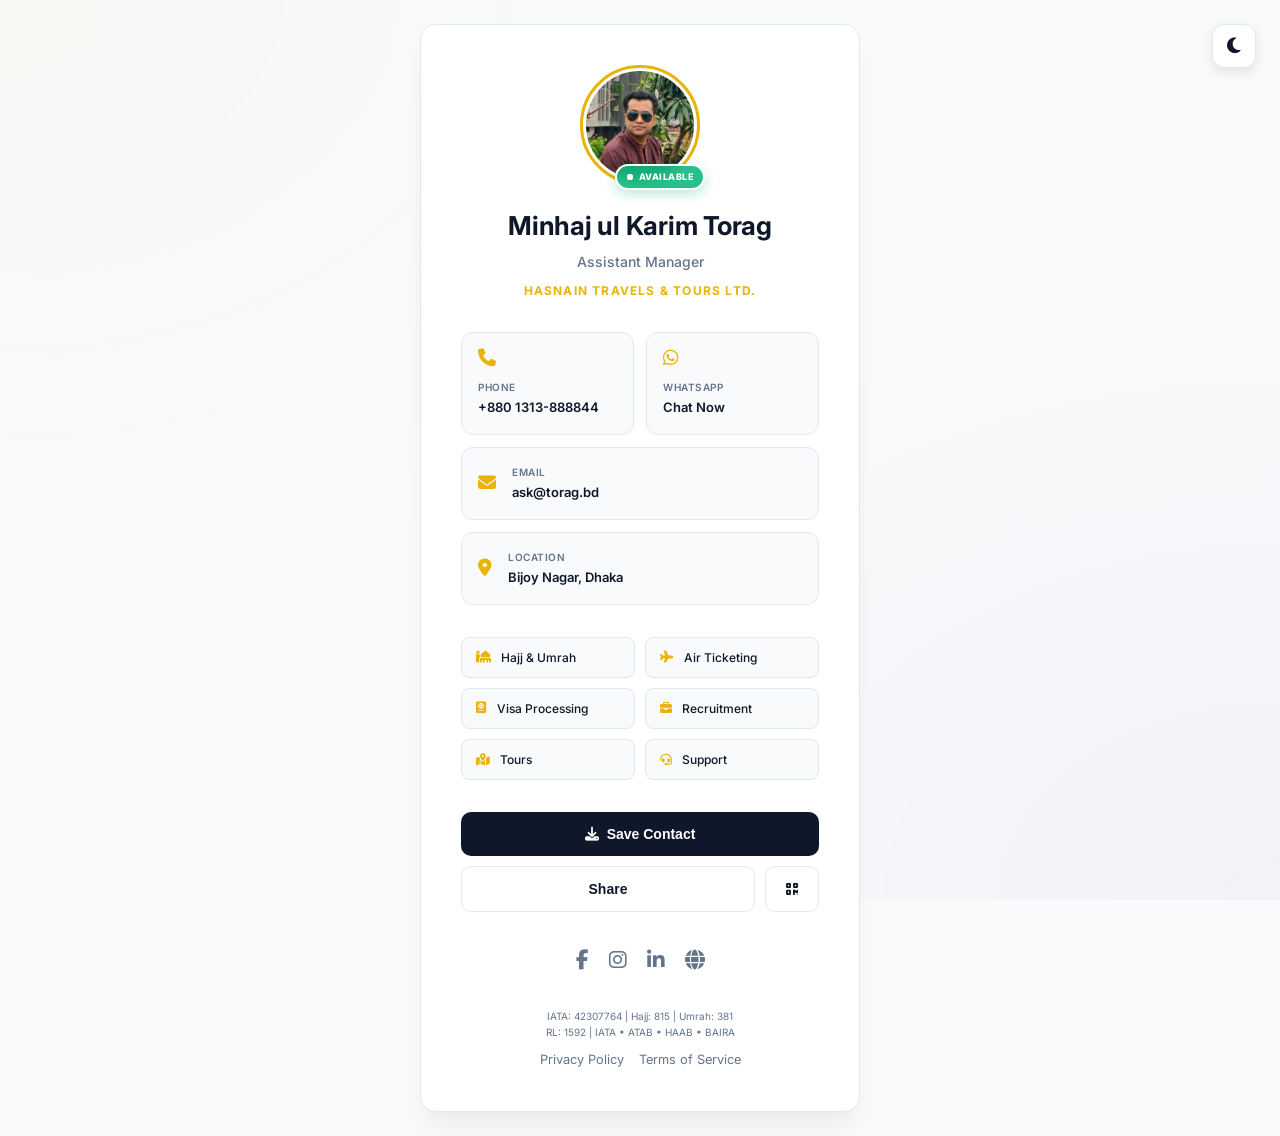
==== commit 82aea733: "Fix footer link visibility in light mode" ====
--- a/index.html
+++ b/index.html
@@ -115,8 +115,8 @@
                 IATA: 42307764 | Hajj: 815 | Umrah: 381<br>
                 RL: 1592 | IATA • ATAB • HAAB • BAIRA<br>
                 <div style="margin-top: 10px; display: flex; justify-content: center; gap: 15px; font-size: 0.8rem;">
-                    <a href="privacy.html" style="color: rgba(255,255,255,0.5); text-decoration: none;">Privacy Policy</a>
-                    <a href="terms.html" style="color: rgba(255,255,255,0.5); text-decoration: none;">Terms of Service</a>
+                    <a href="privacy.html" style="color: var(--text-dim); text-decoration: none; transition: var(--transition);" onmouseover="this.style.color='var(--accent)'" onmouseout="this.style.color='var(--text-dim)'">Privacy Policy</a>
+                    <a href="terms.html" style="color: var(--text-dim); text-decoration: none; transition: var(--transition);" onmouseover="this.style.color='var(--accent)'" onmouseout="this.style.color='var(--text-dim)'">Terms of Service</a>
                 </div>
             </footer>
 
